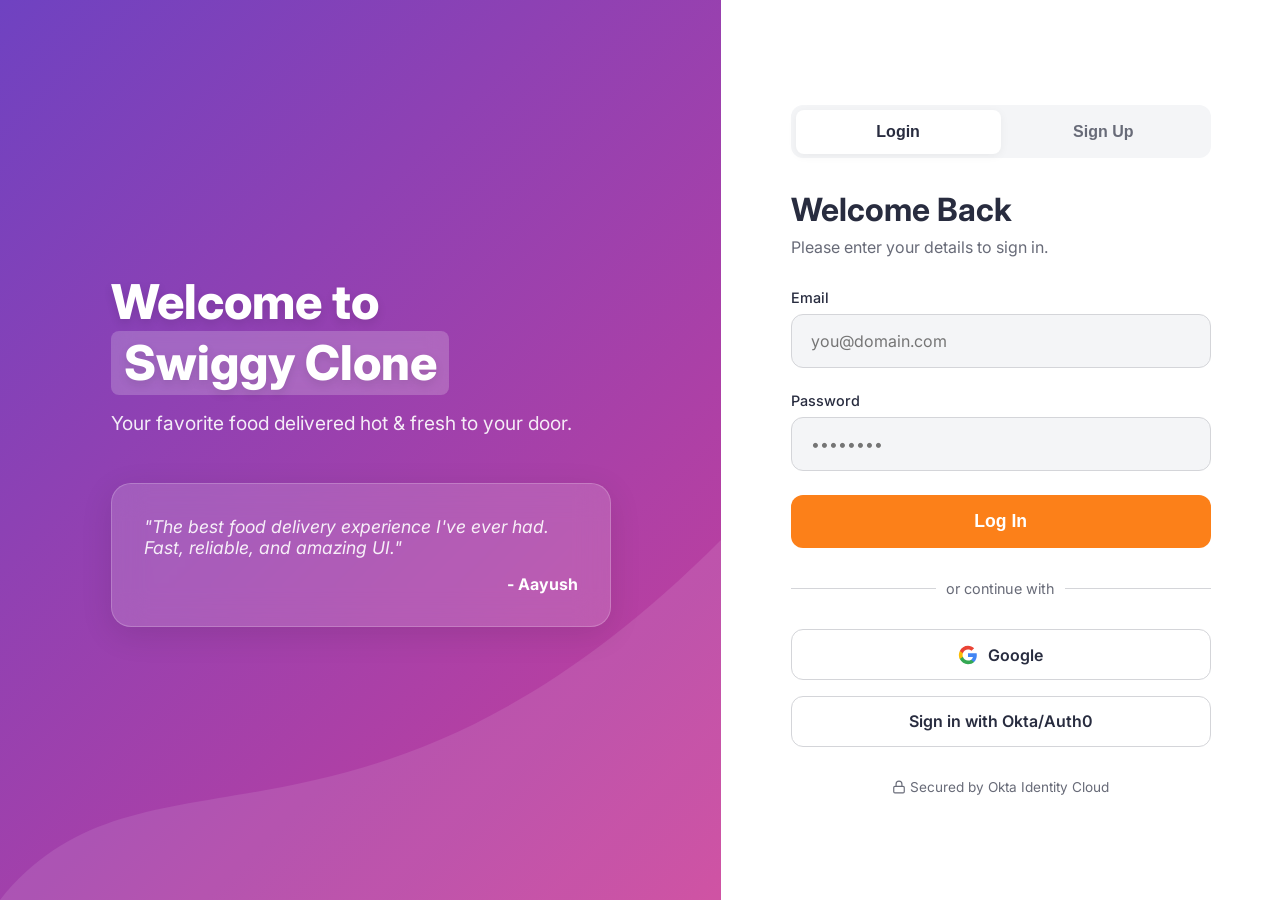
==== foodapp-frontend/index.html @ 85e5caf5 "Aayush: Merging login/logout fixes into gh-pages" ====
<!DOCTYPE html>
<html lang="en">
<head>
  <meta charset="UTF-8">
  <meta name="viewport" content="width=device-width, initial-scale=1.0">
  <title>Order food online from India's best food delivery service. Order from restaurants near you</title>
  <link rel="preconnect" href="https://fonts.googleapis.com">
  <link rel="preconnect" href="https://fonts.gstatic.com" crossorigin>
  <link href="https://fonts.googleapis.com/css2?family=Proxima+Nova:wght@400;600;700;800&family=Inter:wght@400;500;600;700;800&display=swap" rel="stylesheet">
  <link rel="stylesheet" href="assets/css/style.css">
  <script src="https://cdn.auth0.com/js/auth0-spa-js/2.0/auth0-spa-js.production.js"></script>
  <script>
    if (!localStorage.getItem('foodapp_user')) {
      window.location.href = 'login.html';
    }
  </script>
</head>
<body>
  
  <!-- Swiggy Exact Header -->
  <header class="global-header">
    <div class="header-inner">
      <div class="header-left">
        <div class="logo-box">
          <img class="swiggy-logo" src="https://cdn.iconscout.com/icon/free/png-256/free-swiggy-1613371-1369418.png" alt="Swiggy">
        </div>
        <div class="location-box">
          <span class="loc-type">Other</span>
          <span class="loc-arrow">
            <svg viewBox="0 0 24 24" fill="none" class="arrow-svg"><path d="M16.59 8.59L12 13.17 7.41 8.59 6 10l6 6 6-6z" fill="#fc8019"></path></svg>
          </span>
        </div>
      </div>
      
      <div class="header-right">
        <ul class="nav-list">
          <li class="nav-item">
            <svg width="20" height="20" viewBox="0 0 24 24" fill="none" class="nav-icon"><path d="M21 8H3V6h18v2zm0 4H3v-2h18v2zm0 4H3v-2h18v2z" fill="#3d4152"></path></svg>
            Swiggy Corporate
          </li>
          <li class="nav-item search-item" id="open-search-btn">
            <svg viewBox="0 0 24 24" class="nav-icon"><path d="M15.5 14h-.79l-.28-.27C15.41 12.59 16 11.11 16 9.5 16 5.91 13.09 3 9.5 3S3 5.91 3 9.5 5.91 16 9.5 16c1.61 0 3.09-.59 4.23-1.57l.27.28v.79l5 4.99L20.49 19l-4.99-5zm-6 0C7.01 14 5 11.99 5 9.5S7.01 5 9.5 5 14 7.01 14 9.5 11.99 14 9.5 14z" fill="#3d4152"></path></svg>
            Search
          </li>
          <li class="nav-item offers-item" onclick="document.dispatchEvent(new CustomEvent('nav-home'))">
            <svg viewBox="0 0 24 24" class="nav-icon"><path d="M21.41 11.58l-9-9C12.05 2.22 11.55 2 11 2H4c-1.1 0-2 .9-2 2v7c0 .55.22 1.05.59 1.41l9 9c.36.36.86.58 1.41.58s1.05-.22 1.41-.59l7-7c.36-.36.59-.86.59-1.41s-.23-1.06-.59-1.41zM5.5 7C4.67 7 4 6.33 4 5.5S4.67 4 5.5 4 7 4.67 7 5.5 6.33 7 5.5 7zm11.77 8.27l-7.25-7.25c.19-.34.33-.71.39-1.12l7.57 7.57c.18.18.29.43.29.7 s-.12.52-.3.7c-.18.18-.43.29-.7.29s-.52-.11-.7-.29z" fill="#3d4152"></path></svg>
            Offers <sup class="superscript">NEW</sup>
          </li>
          <li class="nav-item" id="open-signin-modal">
            <svg viewBox="0 0 24 24" class="nav-icon"><path d="M12 12c2.21 0 4-1.79 4-4s-1.79-4-4-4-4 1.79-4 4 1.79 4 4 4zm0 2c-2.67 0-8 1.34-8 4v2h16v-2c0-2.66-5.33-4-8-4z" fill="#3d4152"></path></svg>
            Sign In
          </li>
          <li class="nav-item cart-item" id="open-cart-sidebar">
            <span class="cart-icon-wrapper">
              <span class="cart-count">0</span>
            </span>
            Cart
          </li>
        </ul>
      </div>
    </div>
  </header>

  <!-- Swiggy Main Content (Home Grid) -->
  <main class="page-container" id="home-view">
    
    <!-- "What's on your mind?" Carousel Section -->
    <section class="mind-section">
      <div class="section-header">
        <h2 class="title-h2">What's on your mind?</h2>
        <div class="nav-arrows">
          <button class="arrow-btn"><svg viewBox="0 0 24 24" width="24" height="24"><path d="M15.41 16.59L10.83 12l4.58-4.59L14 6l-6 6 6 6 1.41-1.41z"/></svg></button>
          <button class="arrow-btn"><svg viewBox="0 0 24 24" width="24" height="24"><path d="M8.59 16.59L13.17 12 8.59 7.41 10 6l6 6-6 6-1.41-1.41z"/></svg></button>
        </div>
      </div>
      
      <div class="mind-carousel" id="dynamic-carousel">
        <!-- JS Rendering goes here -->
      </div>
      
      <hr class="section-divider">
    </section>

    <!-- Title and Top Chains Section -->
    <div class="section-header">
      <h2 class="title-h2">Top restaurant chains in Phagwara</h2>
      <div class="nav-arrows">
        <button class="arrow-btn"><svg viewBox="0 0 24 24" width="24" height="24"><path d="M15.41 16.59L10.83 12l4.58-4.59L14 6l-6 6 6 6 1.41-1.41z"/></svg></button>
        <button class="arrow-btn"><svg viewBox="0 0 24 24" width="24" height="24"><path d="M8.59 16.59L13.17 12 8.59 7.41 10 6l6 6-6 6-1.41-1.41z"/></svg></button>
      </div>
    </div>
    
    <!-- Filter Bar - Added id for event delegation -->
    <div class="filters-container" id="filter-container">
      <div class="swiggy-pill" data-filter="all">All</div>
      <div class="swiggy-pill" data-filter="rating">Ratings 4.0+</div>
      <div class="swiggy-pill" data-filter="veg">Pure Veg</div>
      <div class="swiggy-pill" data-filter="fast">Fast Delivery</div>
    </div>

    <!-- Exact Flat Card Grid -->
    <div class="swiggy-grid top-chains-grid" id="dynamic-grid">
      <!-- JS Rendering goes here -->
    </div>
  </main>

  <!-- Restaurant Details View (Hidden by default) -->
  <main class="page-container hidden" id="restaurant-view">
    <button class="back-btn" id="back-to-home">← Back to Home</button>
    <div id="restaurant-info-header">
      <!-- Dynamic Info Injected Here -->
    </div>
    <hr class="section-divider">
    <div class="menu-list" id="menu-container">
      <!-- Dynamic Menu Injected Here -->
    </div>
  </main>

  <!-- Slide-in Modal Overlays -->
  <div class="modal-backdrop" id="modal-backdrop"></div>
  
  <!-- Search Overlay -->
  <aside class="search-overlay" id="search-overlay">
    <div class="search-header-box">
      <div class="search-input-group">
        <input type="text" id="live-search-input" placeholder="Search for restaurants and food">
        <svg viewBox="0 0 24 24" class="nav-icon"><path d="M15.5 14h-.79l-.28-.27C15.41 12.59 16 11.11 16 9.5 16 5.91 13.09 3 9.5 3S3 5.91 3 9.5 5.91 16 9.5 16c1.61 0 3.09-.59 4.23-1.57l.27.28v.79l5 4.99L20.49 19l-4.99-5zm-6 0C7.01 14 5 11.99 5 9.5S7.01 5 9.5 5 14 7.01 14 9.5 11.99 14 9.5 14z" fill="#3d4152"></path></svg>
      </div>
      <button class="close-btn" id="close-search-btn">
        <svg width="24" height="24" viewBox="0 0 24 24" fill="none" stroke="currentColor" stroke-width="2"><line x1="18" y1="6" x2="6" y2="18"></line><line x1="6" y1="6" x2="18" y2="18"></line></svg>
      </button>
    </div>
    <div class="search-results-grid" id="search-results-grid">
      <!-- Search Render -->
    </div>
  </aside>

  <!-- Cart Sidebar -->
  <aside class="auth-modal" id="cart-sidebar">
    <div class="modal-header">
      <button class="close-btn" id="close-cart-btn">
        <svg width="24" height="24" viewBox="0 0 24 24" fill="none" stroke="currentColor" stroke-width="2"><line x1="18" y1="6" x2="6" y2="18"></line><line x1="6" y1="6" x2="18" y2="18"></line></svg>
      </button>
      <div class="modal-titles">
        <h2>Your Cart</h2>
      </div>
    </div>
    <div class="cart-items-list" id="cart-items-container">
      <!-- Cart Render -->
    </div>
    <div class="cart-footer hidden" id="cart-footer">
      <div class="cart-total-row">
        <span>To Pay</span>
        <span id="cart-total-price">₹0</span>
      </div>
      <button class="submit-btn" id="checkout-btn">CHECKOUT</button>
    </div>
    <div class="empty-cart-state" id="empty-cart-state">
      <img src="https://res.cloudinary.com/swiggy/image/upload/fl_lossy,f_auto,q_auto/2xempty_cart_yfxml0" alt="Empty Cart">
      <p>Your cart is empty</p>
      <p style="font-size: 14px; color: var(--text-secondary);">You can go to home page to view more restaurants</p>
    </div>
  </aside>

  <!-- Auth Modal -->
  <aside class="auth-modal" id="auth-modal">
    <div class="modal-header">
      <button class="close-btn" id="close-modal-btn">
        <svg width="24" height="24" viewBox="0 0 24 24" fill="none" stroke="currentColor" stroke-width="2"><line x1="18" y1="6" x2="6" y2="18"></line><line x1="6" y1="6" x2="18" y2="18"></line></svg>
      </button>
      <div class="modal-titles">
        <h2>Login</h2>
        <p>or <a href="#" style="color:#fc8019; text-decoration: none;">create an account</a></p>
      </div>
      <div class="modal-illustration">
        <img src="https://media-assets.swiggy.com/swiggy/image/upload/fl_lossy,f_auto,q_auto/Image-login_btpq7r" alt="Food icon">
      </div>
    </div>

    <!-- Security Verified Badge -->
    <div class="security-badge">
      <svg width="16" height="16" viewBox="0 0 24 24" fill="none" stroke="#11823b" stroke-width="2"><path d="M12 22s8-4 8-10V5l-8-3-8 3v7c0 6 8 10 8 10z"/><polyline points="9 12 11 14 15 10"/></svg>
      JWT Status: Verified
    </div>

    <!-- The Phase 4 Registration Form inside Modal -->
    <form id="registration-form" class="registration-form">
      <div class="form-group slide-input">
        <input type="text" id="fullName" name="fullName" placeholder="Full Name" required>
      </div>

      <div class="form-group slide-input">
        <input type="email" id="email" name="email" placeholder="Email Address" required>
      </div>

      <div class="form-group slide-input">
        <input type="password" id="password" name="password" placeholder="Password" required>
      </div>

      <button type="submit" id="submit-btn" class="submit-btn">
        <span class="btn-text">SIGN UP</span>
        <span class="spinner hidden"></span>
      </button>

      <p class="terms">By creating an account, I accept the Terms & Conditions & Privacy Policy</p>
    </form>
  </aside>

  <!-- Toast Container -->
  <div id="toast-container" class="toast-container"></div>

  <script src="assets/js/data.js"></script>
  <script src="assets/js/script.js"></script>
</body>
</html>
---- foodapp-frontend/assets/css/style.css ----
/* Exact Swiggy Clone Styles */
:root {
  --swiggy-orange: #FC8019;
  --text-primary: rgba(2, 6, 12, 0.92); /* #02060CEB */
  --text-secondary: rgba(2, 6, 12, 0.6); /* #02060C99 */
  --bg-white: #ffffff;
  --bg-hover: #f0f0f5;
  --border-light: rgba(2, 6, 12, 0.15);
  --success-green: #11823B;
  --font-stack: 'Proxima Nova', 'Inter', system-ui, -apple-system, sans-serif;
}

* {
  box-sizing: border-box;
  margin: 0;
  padding: 0;
}

body {
  font-family: var(--font-stack);
  background-color: var(--bg-white);
  color: var(--text-primary);
  line-height: 1.2;
  -webkit-font-smoothing: antialiased;
  overflow-x: hidden;
}

/* --- GLOBAL HEADER --- */
.global-header {
  height: 80px;
  background-color: var(--bg-white);
  box-shadow: 0 15px 40px -20px rgba(40,44,63,.15);
  position: sticky;
  top: 0;
  z-index: 1000;
  width: 100%;
}

.header-inner {
  max-width: 1200px;
  margin: 0 auto;
  height: 100%;
  display: flex;
  justify-content: space-between;
  align-items: center;
  padding: 0 20px;
}

.header-left {
  display: flex;
  align-items: center;
  gap: 32px;
}

.logo-box {
  cursor: pointer;
  transition: transform 0.3s cubic-bezier(0.2, 1, 0.2, 1);
}

.logo-box:hover {
  transform: scale(1.1);
}

.swiggy-logo {
  height: 48px;
  width: auto;
  display: block;
}

.location-box {
  display: flex;
  align-items: center;
  cursor: pointer;
  font-size: 14px;
}

.loc-type {
  font-weight: 700;
  color: var(--text-primary);
  border-bottom: 2px solid var(--text-primary);
  padding-bottom: 2px;
}

.loc-type:hover {
  color: var(--swiggy-orange);
  border-color: var(--swiggy-orange);
}

.loc-arrow {
  margin-left: 8px;
  display: flex;
  align-items: center;
}

.arrow-svg {
  width: 18px;
  height: 18px;
}

.header-right {
  height: 100%;
}

.nav-list {
  display: flex;
  align-items: center;
  height: 100%;
  list-style: none;
  gap: clamp(16px, 3vw, 40px);
}

.nav-item {
  display: flex;
  align-items: center;
  font-size: 16px;
  font-weight: 600;
  color: #3d4152;
  cursor: pointer;
  height: 100%;
  position: relative;
  transition: color 0.15s;
}

.nav-icon {
  width: 20px;
  height: 20px;
  margin-right: 10px;
}

.nav-item:hover {
  color: var(--swiggy-orange);
}

.nav-item:hover .nav-icon path {
  fill: var(--swiggy-orange);
}

.offers-item {
  position: relative;
}

.superscript {
  color: #ffa700;
  font-size: 10px;
  font-weight: 700;
  position: absolute;
  top: 24px;
  right: -24px;
}

.cart-icon-wrapper {
  margin-right: 10px;
  position: relative;
}

.cart-count {
  font-size: 14px;
  font-weight: 600;
}

/* --- MAIN PAGE CONTAINER --- */
.page-container {
  max-width: 1200px;
  margin: 0 auto;
  padding: 32px 20px 60px 20px;
}

/* --- SECTION HEADERS & ARROWS --- */
.section-header {
  display: flex;
  justify-content: space-between;
  align-items: center;
  margin-bottom: 16px;
}

.title-h2 {
  font-size: 24px;
  font-weight: 800;
  color: var(--text-primary);
  letter-spacing: -0.4px;
}

.nav-arrows {
  display: flex;
  gap: 12px;
}

.arrow-btn {
  width: 32px;
  height: 32px;
  border-radius: 50%;
  border: none;
  background-color: #e2e2e7;
  display: flex;
  justify-content: center;
  align-items: center;
  cursor: pointer;
  color: #02060CEB;
  transition: opacity 0.2s;
}

.arrow-btn:hover {
  opacity: 0.8;
}

.arrow-btn svg {
  fill: currentColor;
}

/* --- WHAT'S ON YOUR MIND CAROUSEL --- */
.mind-section {
  margin-bottom: 32px;
}

.mind-carousel {
  display: flex;
  gap: 24px;
  overflow-x: auto;
  padding: 10px 0;
  -ms-overflow-style: none;
  scrollbar-width: none;
  scroll-behavior: smooth;
}

.mind-carousel::-webkit-scrollbar {
  display: none;
}

.mind-item {
  flex: 0 0 auto;
  width: 144px;
  cursor: pointer;
  text-align: center;
}

.mind-item img {
  width: 100%;
  height: auto;
  border-radius: 50%;
  transition: transform 0.2s ease;
}

.mind-item:hover img {
  transform: scale(1.05);
}

.section-divider {
  border: 0;
  height: 1px;
  background-color: var(--border-light);
  margin-top: 40px;
  margin-bottom: 40px;
}

/* --- FILTERS --- */
.filters-container {
  display: flex;
  gap: 12px;
  overflow-x: auto;
  padding: 8px 0 24px 0;
  -ms-overflow-style: none;
  scrollbar-width: none;
}

.filters-container::-webkit-scrollbar {
  display: none;
}

.swiggy-pill {
  white-space: nowrap;
  padding: 8px 16px;
  border: 1px solid var(--border-light);
  border-radius: 18px;
  font-size: 14px;
  font-weight: 600;
  color: var(--text-primary);
  background-color: var(--bg-white);
  cursor: pointer;
  display: flex;
  align-items: center;
  gap: 6px;
  transition: background-color 0.2s, box-shadow 0.2s;
  box-shadow: 0 2px 6px rgba(0,0,0,0.04);
}

.swiggy-pill:hover {
  background-color: var(--bg-hover);
}

/* --- SWIGGY GRID & CARDS --- */
.swiggy-grid {
  display: grid;
  grid-template-columns: repeat(4, 1fr);
  gap: 32px;
  row-gap: 48px;
}

.swiggy-card {
  text-decoration: none;
  color: inherit;
  display: block;
  transition: transform 0.1s;
}

.swiggy-card:hover {
  transform: scale(0.95);
}

.card-img-wrapper {
  position: relative;
  width: 100%;
  aspect-ratio: 273 / 182;
  border-radius: 16px;
  overflow: hidden;
  margin-bottom: 12px;
}

.card-img-wrapper img {
  width: 100%;
  height: 100%;
  object-fit: cover;
  display: block;
}

.free-delivery-badge {
  position: absolute;
  top: 0;
  left: 0;
  background-color: rgba(36, 150, 63, 0.9);
  color: white;
  padding: 4px 8px;
  font-size: 13px;
  font-weight: 700;
  border-bottom-right-radius: 8px;
  z-index: 2;
  text-transform: uppercase;
  letter-spacing: 0.2px;
}

.card-gradient-overlay {
  position: absolute;
  bottom: 0;
  left: 0;
  width: 100%;
  height: 60%;
  background: linear-gradient(to top, rgba(0, 0, 0, 0.9) 0%, rgba(0, 0, 0, 0) 100%);
  z-index: 1;
}

.offer-text {
  position: absolute;
  bottom: 8px;
  left: 12px;
  color: white;
  font-size: 20px; /* Matched image boldness */
  font-weight: 800;
  line-height: 1.1;
  letter-spacing: -0.5px;
  z-index: 2;
}

.card-info {
  padding: 0 8px;
}

.res-name {
  font-size: 18px;
  font-weight: 700;
  color: var(--text-primary);
  margin-bottom: 4px;
  white-space: nowrap;
  overflow: hidden;
  text-overflow: ellipsis;
}

.res-rating-line {
  display: flex;
  align-items: center;
  font-size: 16px;
  font-weight: 600;
  color: var(--text-primary);
  margin-bottom: 4px;
}

.res-rating-line svg {
  margin-right: 4px;
}

.dot-separator {
  margin: 0 6px;
  color: var(--text-secondary);
}

.eta-text {
  font-size: 16px;
}

.res-cuisines {
  font-size: 16px;
  color: var(--text-secondary);
  font-weight: 400;
  white-space: nowrap;
  overflow: hidden;
  text-overflow: ellipsis;
  margin-bottom: 2px;
}

.res-location {
  font-size: 16px;
  color: var(--text-secondary);
  font-weight: 400;
}

/* --- SWIGGY SLIDE-IN MODAL (LOGIN / SIGN UP) --- */
.modal-backdrop {
  position: fixed;
  top: 0;
  left: 0;
  width: 100vw;
  height: 100vh;
  background-color: rgba(40, 44, 63, 0.7);
  opacity: 0;
  visibility: hidden;
  transition: opacity 0.3s ease, visibility 0.3s ease;
  z-index: 2000;
}

.modal-backdrop.active {
  opacity: 1;
  visibility: visible;
}

.auth-modal {
  position: fixed;
  top: 0;
  right: 0;
  width: 100%;
  max-width: 440px;
  height: 100vh;
  background-color: var(--bg-white);
  z-index: 2001;
  transform: translateX(100%);
  transition: transform 0.4s cubic-bezier(0.2, 0, 0.2, 1);
  padding: 24px 40px;
  overflow-y: auto;
}

.auth-modal.active {
  transform: translateX(0);
}

.modal-header {
  position: relative;
  display: flex;
  justify-content: space-between;
  align-items: flex-start;
  margin-bottom: 20px;
  margin-top: 10px;
}

.close-btn {
  background: none;
  border: none;
  cursor: pointer;
  padding: 8px 0;
  margin-bottom: 16px;
  display: block;
  outline: none;
}

.modal-titles h2 {
  font-size: 30px;
  font-weight: 600;
  margin-bottom: 8px;
  color: var(--text-primary);
}

.modal-titles p {
  color: var(--text-primary);
  font-size: 14px;
}

.modal-titles p a {
  font-weight: 600;
}

.modal-illustration img {
  width: 100px;
  height: 100px;
  object-fit: cover;
}

/* Security Badge */
.security-badge {
  display: inline-flex;
  align-items: center;
  gap: 8px;
  background-color: rgba(17, 130, 59, 0.1);
  color: var(--success-green);
  padding: 8px 12px;
  border-radius: 6px;
  font-size: 14px;
  font-weight: 700;
  margin-bottom: 20px;
  width: 100%;
  border: 1px solid rgba(17, 130, 59, 0.2);
}

.registration-form {
  display: flex;
  flex-direction: column;
}

.form-group.slide-input input {
  width: 100%;
  padding: 24px 20px;
  font-size: 17px;
  font-weight: 500;
  border: 1px solid #d4d5d9;
  border-radius: 0;
  outline: none;
  color: var(--text-primary);
  background: transparent;
}

/* Connect borders for Swiggy Stacked Inputs */
.form-group:first-child input {
  border-top: 1px solid #d4d5d9;
}
.form-group:nth-child(n+2) input {
  border-top: none;
}

.form-group.slide-input input::placeholder {
  color: #93959f;
  font-weight: 500;
}

.form-group.slide-input input:focus {
  border: 1px solid #fc8019;
  z-index: 1;
  position: relative;
}

/* Remove bottom margin for contiguous inputs */
.form-group {
  margin-bottom: 0;
}

.submit-btn {
  width: 100%;
  background-color: var(--swiggy-orange);
  color: white;
  border: none;
  padding: 16px;
  font-size: 14px;
  font-weight: 700;
  letter-spacing: 0px;
  border-radius: 0; /* Swiggy buttons are sharp */
  cursor: pointer;
  display: flex;
  justify-content: center;
  align-items: center;
  transition: transform 0.1s ease;
  font-family: inherit;
  margin-top: 24px;
  box-shadow: 0 2px 8px rgba(252, 128, 25, 0.4);
}

.submit-btn:active {
  transform: scale(0.98);
}

.submit-btn:disabled {
  background-color: #fca25e;
  cursor: not-allowed;
  transform: none;
}

.spinner {
  border: 3px solid rgba(255, 255, 255, 0.3);
  border-radius: 50%;
  border-top: 3px solid white;
  width: 20px;
  height: 20px;
  animation: spin 1s linear infinite;
  margin-left: 10px;
}

@keyframes spin {
  0% { transform: rotate(0deg); }
  100% { transform: rotate(360deg); }
}

.hidden {
  display: none !important;
}

.terms {
  font-size: 12px;
  color: var(--text-secondary);
  margin-top: 16px;
  line-height: 1.4;
}

/* --- TOAST --- */
.toast-container {
  position: fixed;
  bottom: 24px;
  left: 50%;
  transform: translateX(-50%);
  z-index: 3000;
  display: flex;
  flex-direction: column;
  gap: 12px;
  pointer-events: none;
}

.toast {
  background-color: #282c3f; /* Dark toast for contrast */
  color: white;
  padding: 16px 24px;
  border-radius: 4px;
  font-weight: 600;
  font-size: 14px;
  pointer-events: auto;
  animation: slideUp 0.3s cubic-bezier(0.2, 0, 0.2, 1) forwards;
  box-shadow: 0 4px 12px rgba(0,0,0,0.15);
}

.toast.error {
  border-left: 4px solid #ef4f5f; /* Red for error */
}

.toast.success {
  border-left: 4px solid #11823B; /* Green for success */
}

.toast.fadeOut {
  animation: fadeOutDown 0.3s ease forwards;
}

@keyframes slideUp {
  0% { transform: translateY(100%); opacity: 0; }
  100% { transform: translateY(0); opacity: 1; }
}

@keyframes fadeOutDown {
  0% { transform: translateY(0); opacity: 1; }
  100% { transform: translateY(100%); opacity: 0; }
}

/* --- SPA: RESTAURANT MENU VIEW --- */
.back-btn {
  background: none;
  border: none;
  font-size: 16px;
  font-weight: 700;
  color: var(--swiggy-orange);
  cursor: pointer;
  margin-bottom: 24px;
  display: flex;
  align-items: center;
  gap: 8px;
}

#restaurant-info-header {
  margin-bottom: 24px;
}

#restaurant-info-header h1 {
  font-size: 32px;
  font-weight: 800;
  margin-bottom: 8px;
}

.menu-list {
  display: flex;
  flex-direction: column;
  gap: 24px;
  margin-bottom: 60px;
}

.menu-item {
  display: flex;
  justify-content: space-between;
  align-items: center;
  padding-bottom: 24px;
  border-bottom: 1px solid var(--border-light);
}

.menu-info h3 {
  font-size: 18px;
  font-weight: 700;
  margin-bottom: 4px;
}

.menu-price {
  font-size: 16px;
  font-weight: 600;
  color: var(--text-primary);
  margin-bottom: 8px;
}

.menu-desc {
  font-size: 14px;
  color: var(--text-secondary);
  max-width: 400px;
}

.veg-icon {
  width: 16px;
  height: 16px;
  border-radius: 4px;
  display: inline-block;
  margin-bottom: 6px;
  border: 1px solid;
  position: relative;
}

.veg-icon.veg { border-color: #0f8a65; }
.veg-icon.non-veg { border-color: #e43b4f; }

.veg-icon::after {
  content: '';
  position: absolute;
  top: 3px;
  left: 3px;
  width: 8px;
  height: 8px;
  border-radius: 50%;
}
.veg-icon.veg::after { background-color: #0f8a65; }
.veg-icon.non-veg::after { background-color: #e43b4f; }

.add-btn {
  background-color: var(--bg-white);
  color: var(--success-green);
  border: 1px solid var(--border-light);
  padding: 8px 32px;
  font-weight: 700;
  font-size: 14px;
  border-radius: 4px;
  cursor: pointer;
  box-shadow: 0 2px 8px rgba(0,0,0,0.08);
  transition: all 0.2s;
}

.add-btn:hover {
  box-shadow: 0 4px 12px rgba(0,0,0,0.12);
}

/* --- SPA: CART SIDEBAR --- */
.cart-items-list {
  display: flex;
  flex-direction: column;
  gap: 16px;
  margin-bottom: 24px;
}

.cart-item {
  display: flex;
  justify-content: space-between;
  align-items: center;
  font-size: 14px;
}

.cart-item-name {
  font-weight: 600;
  flex: 1;
}

.cart-controls {
  display: flex;
  align-items: center;
  border: 1px solid var(--border-light);
  border-radius: 4px;
  margin: 0 16px;
}

.qty-btn {
  background: none;
  border: none;
  width: 28px;
  height: 28px;
  color: var(--success-green);
  font-weight: 700;
  cursor: pointer;
}

.qty-val {
  font-weight: 600;
  width: 20px;
  text-align: center;
}

.cart-item-price {
  font-weight: 500;
  width: 50px;
  text-align: right;
}

.cart-footer {
  border-top: 2px solid var(--border-light);
  padding-top: 16px;
  margin-top: auto;
}

.cart-total-row {
  display: flex;
  justify-content: space-between;
  font-weight: 700;
  font-size: 16px;
}

.empty-cart-state {
  display: flex;
  flex-direction: column;
  align-items: center;
  justify-content: center;
  height: 100%;
  text-align: center;
  gap: 16px;
}

.empty-cart-state img {
  width: 200px;
}

.empty-cart-state p {
  font-size: 18px;
  font-weight: 600;
}

/* --- SPA: LIVE SEARCH --- */
.search-overlay {
  position: fixed;
  top: 0;
  left: 0;
  width: 100vw;
  height: 100vh;
  background-color: var(--bg-white);
  z-index: 2002;
  transform: translateY(-100%);
  transition: transform 0.4s cubic-bezier(0.2, 0, 0.2, 1);
  padding: 40px 20px;
  overflow-y: auto;
}

.search-overlay.active {
  transform: translateY(0);
}

.search-header-box {
  max-width: 800px;
  margin: 0 auto 40px auto;
  display: flex;
  align-items: center;
  gap: 20px;
}

.search-input-group {
  flex: 1;
  position: relative;
}

.search-input-group input {
  width: 100%;
  padding: 16px 24px;
  padding-right: 48px;
  font-size: 18px;
  font-family: inherit;
  border: 1px solid var(--border-light);
  border-radius: 4px;
  outline: none;
}

.search-input-group input:focus {
  border-color: var(--swiggy-orange);
}

.search-input-group svg {
  position: absolute;
  right: 16px;
  top: 50%;
  transform: translateY(-50%);
  pointer-events: none;
}

.search-results-grid {
  max-width: 800px;
  margin: 0 auto;
  display: grid;
  grid-template-columns: repeat(2, 1fr);
  gap: 24px;
}

/* --- RESPONSIVE MEDIA QUERIES --- */
@media (max-width: 1024px) {
  .swiggy-grid {
    grid-template-columns: repeat(3, 1fr);
  }
}


@media (max-width: 768px) {
  .nav-item {
    font-size: 14px;
  }
  .nav-icon {
    display: none; /* Hide icons on tablet/mobile if needed to save space */
  }
  .swiggy-grid {
    grid-template-columns: repeat(2, 1fr);
  }
  .auth-modal {
    padding: 24px 20px;
  }
}

@media (max-width: 480px) {
  .swiggy-grid {
    grid-template-columns: 1fr;
  }
  .header-inner {
    padding: 0 16px;
  }
  .location-box {
    display: none;
  }
}
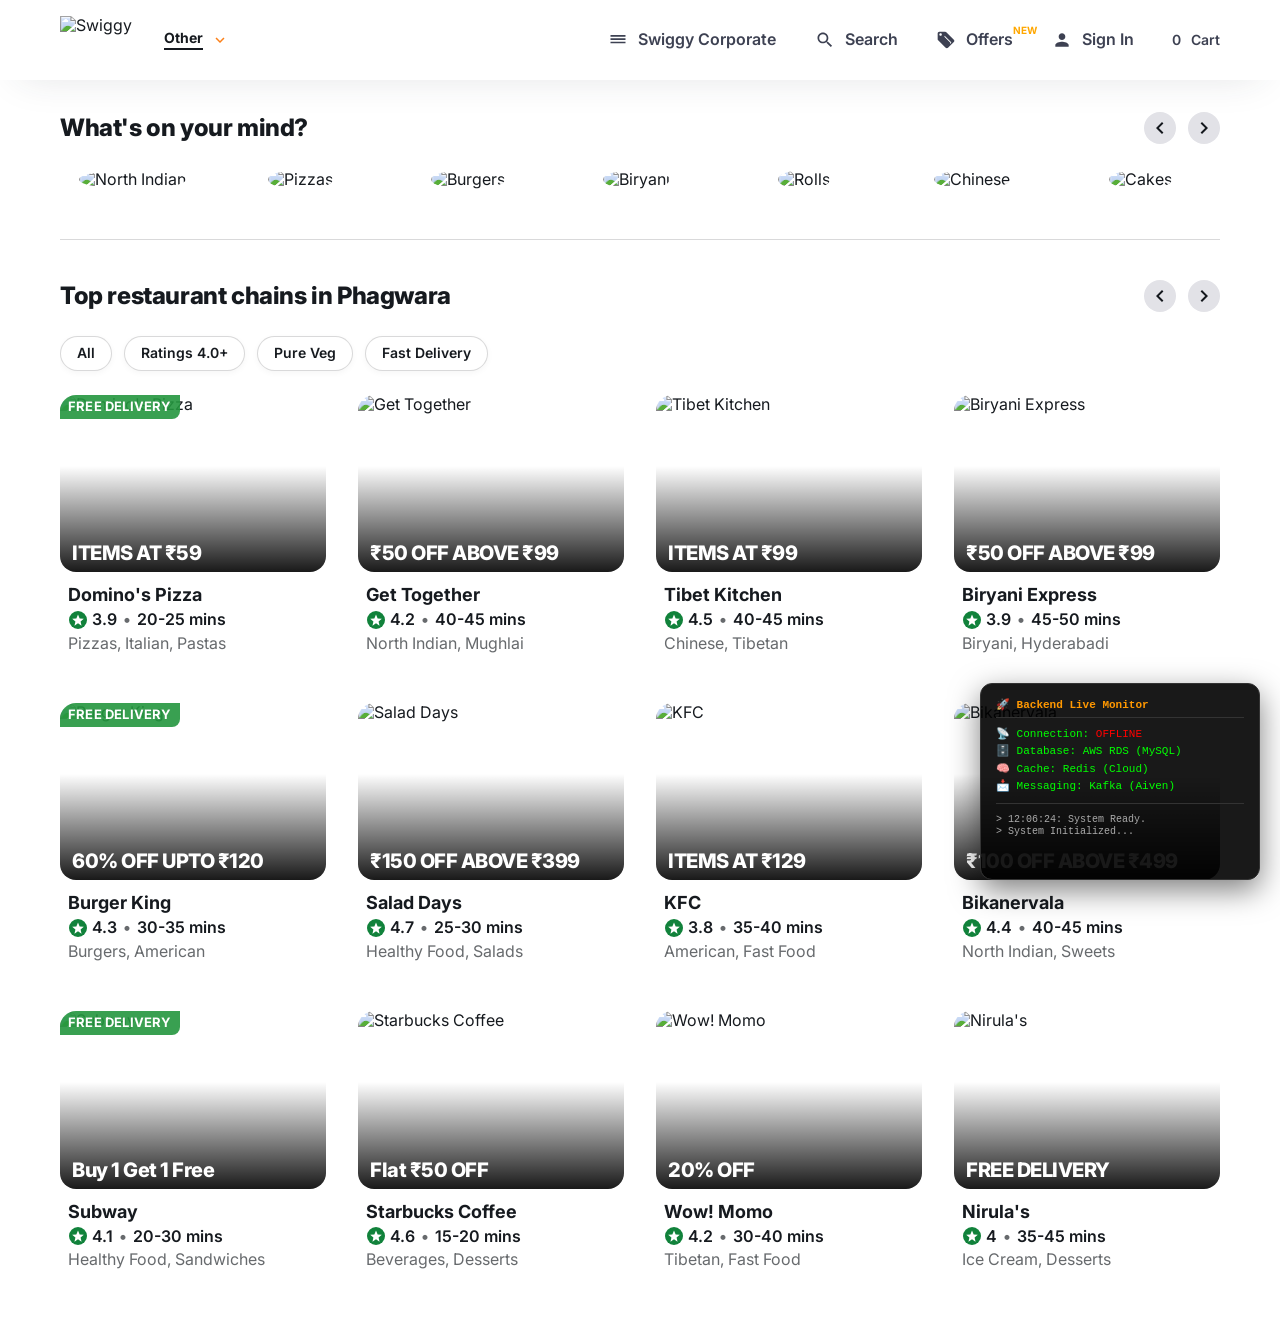
==== commit a63dc125: "Aayush: Final Full-Stack Integration with Backend Monitor" ====
--- a/foodapp-frontend/index.html
+++ b/foodapp-frontend/index.html
@@ -1,215 +1,277 @@
-<!DOCTYPE html>
+<!doctype html>
 <html lang="en">
-<head>
-  <meta charset="UTF-8">
-  <meta name="viewport" content="width=device-width, initial-scale=1.0">
-  <title>Order food online from India's best food delivery service. Order from restaurants near you</title>
-  <link rel="preconnect" href="https://fonts.googleapis.com">
-  <link rel="preconnect" href="https://fonts.gstatic.com" crossorigin>
-  <link href="https://fonts.googleapis.com/css2?family=Proxima+Nova:wght@400;600;700;800&family=Inter:wght@400;500;600;700;800&display=swap" rel="stylesheet">
-  <link rel="stylesheet" href="assets/css/style.css">
-  <script src="https://cdn.auth0.com/js/auth0-spa-js/2.0/auth0-spa-js.production.js"></script>
-  <script>
-    if (!localStorage.getItem('foodapp_user')) {
-      window.location.href = 'login.html';
-    }
-  </script>
-</head>
-<body>
-  
-  <!-- Swiggy Exact Header -->
-  <header class="global-header">
-    <div class="header-inner">
-      <div class="header-left">
-        <div class="logo-box">
-          <img class="swiggy-logo" src="https://cdn.iconscout.com/icon/free/png-256/free-swiggy-1613371-1369418.png" alt="Swiggy">
-        </div>
-        <div class="location-box">
-          <span class="loc-type">Other</span>
-          <span class="loc-arrow">
-            <svg viewBox="0 0 24 24" fill="none" class="arrow-svg"><path d="M16.59 8.59L12 13.17 7.41 8.59 6 10l6 6 6-6z" fill="#fc8019"></path></svg>
-          </span>
-        </div>
-      </div>
-      
-      <div class="header-right">
-        <ul class="nav-list">
-          <li class="nav-item">
-            <svg width="20" height="20" viewBox="0 0 24 24" fill="none" class="nav-icon"><path d="M21 8H3V6h18v2zm0 4H3v-2h18v2zm0 4H3v-2h18v2z" fill="#3d4152"></path></svg>
-            Swiggy Corporate
-          </li>
-          <li class="nav-item search-item" id="open-search-btn">
-            <svg viewBox="0 0 24 24" class="nav-icon"><path d="M15.5 14h-.79l-.28-.27C15.41 12.59 16 11.11 16 9.5 16 5.91 13.09 3 9.5 3S3 5.91 3 9.5 5.91 16 9.5 16c1.61 0 3.09-.59 4.23-1.57l.27.28v.79l5 4.99L20.49 19l-4.99-5zm-6 0C7.01 14 5 11.99 5 9.5S7.01 5 9.5 5 14 7.01 14 9.5 11.99 14 9.5 14z" fill="#3d4152"></path></svg>
-            Search
-          </li>
-          <li class="nav-item offers-item" onclick="document.dispatchEvent(new CustomEvent('nav-home'))">
-            <svg viewBox="0 0 24 24" class="nav-icon"><path d="M21.41 11.58l-9-9C12.05 2.22 11.55 2 11 2H4c-1.1 0-2 .9-2 2v7c0 .55.22 1.05.59 1.41l9 9c.36.36.86.58 1.41.58s1.05-.22 1.41-.59l7-7c.36-.36.59-.86.59-1.41s-.23-1.06-.59-1.41zM5.5 7C4.67 7 4 6.33 4 5.5S4.67 4 5.5 4 7 4.67 7 5.5 6.33 7 5.5 7zm11.77 8.27l-7.25-7.25c.19-.34.33-.71.39-1.12l7.57 7.57c.18.18.29.43.29.7 s-.12.52-.3.7c-.18.18-.43.29-.7.29s-.52-.11-.7-.29z" fill="#3d4152"></path></svg>
-            Offers <sup class="superscript">NEW</sup>
-          </li>
-          <li class="nav-item" id="open-signin-modal">
-            <svg viewBox="0 0 24 24" class="nav-icon"><path d="M12 12c2.21 0 4-1.79 4-4s-1.79-4-4-4-4 1.79-4 4 1.79 4 4 4zm0 2c-2.67 0-8 1.34-8 4v2h16v-2c0-2.66-5.33-4-8-4z" fill="#3d4152"></path></svg>
-            Sign In
-          </li>
-          <li class="nav-item cart-item" id="open-cart-sidebar">
-            <span class="cart-icon-wrapper">
-              <span class="cart-count">0</span>
+  <head>
+    <meta charset="UTF-8" />
+    <meta name="viewport" content="width=device-width, initial-scale=1.0" />
+    <title>
+      Order food online from India's best food delivery service. Order from
+      restaurants near you
+    </title>
+    <link rel="preconnect" href="https://fonts.googleapis.com" />
+    <link rel="preconnect" href="https://fonts.gstatic.com" crossorigin />
+    <link
+      href="https://fonts.googleapis.com/css2?family=Proxima+Nova:wght@400;600;700;800&family=Inter:wght@400;500;600;700;800&display=swap"
+      rel="stylesheet"
+    />
+    <link rel="stylesheet" href="assets/css/style.css" />
+    <script src="https://cdn.auth0.com/js/auth0-spa-js/2.0/auth0-spa-js.production.js"></script>
+  </head>
+  <body>
+    <header class="global-header">
+      <div class="header-inner">
+        <div class="header-left">
+          <div class="logo-box">
+            <img
+              class="swiggy-logo"
+              src="https://cdn.iconscout.com/icon/free/png-256/free-swiggy-1613371-1369418.png"
+              alt="Swiggy"
+            />
+          </div>
+          <div class="location-box">
+            <span class="loc-type">Other</span>
+            <span class="loc-arrow">
+              <svg viewBox="0 0 24 24" fill="none" class="arrow-svg">
+                <path
+                  d="M16.59 8.59L12 13.17 7.41 8.59 6 10l6 6 6-6z"
+                  fill="#fc8019"
+                ></path>
+              </svg>
             </span>
-            Cart
-          </li>
-        </ul>
+          </div>
+        </div>
+
+        <div class="header-right">
+          <ul class="nav-list">
+            <li class="nav-item">
+              <svg
+                width="20"
+                height="20"
+                viewBox="0 0 24 24"
+                fill="none"
+                class="nav-icon"
+              >
+                <path
+                  d="M21 8H3V6h18v2zm0 4H3v-2h18v2zm0 4H3v-2h18v2z"
+                  fill="#3d4152"
+                ></path>
+              </svg>
+              Swiggy Corporate
+            </li>
+            <li class="nav-item search-item" id="open-search-btn">
+              <svg viewBox="0 0 24 24" class="nav-icon">
+                <path
+                  d="M15.5 14h-.79l-.28-.27C15.41 12.59 16 11.11 16 9.5 16 5.91 13.09 3 9.5 3S3 5.91 3 9.5 5.91 16 9.5 16c1.61 0 3.09-.59 4.23-1.57l.27.28v.79l5 4.99L20.49 19l-4.99-5zm-6 0C7.01 14 5 11.99 5 9.5S7.01 5 9.5 5 14 7.01 14 9.5 11.99 14 9.5 14z"
+                  fill="#3d4152"
+                ></path>
+              </svg>
+              Search
+            </li>
+            <li
+              class="nav-item offers-item"
+              onclick="document.dispatchEvent(new CustomEvent('nav-home'))"
+            >
+              <svg viewBox="0 0 24 24" class="nav-icon">
+                <path
+                  d="M21.41 11.58l-9-9C12.05 2.22 11.55 2 11 2H4c-1.1 0-2 .9-2 2v7c0 .55.22 1.05.59 1.41l9 9c.36.36.86.58 1.41.58s1.05-.22 1.41-.59l7-7c.36-.36.59-.86.59-1.41s-.23-1.06-.59-1.41zM5.5 7C4.67 7 4 6.33 4 5.5S4.67 4 5.5 4 7 4.67 7 5.5 6.33 7 5.5 7zm11.77 8.27l-7.25-7.25c.19-.34.33-.71.39-1.12l7.57 7.57c.18.18.29.43.29.7 s-.12.52-.3.7c-.18.18-.43.29-.7.29s-.52-.11-.7-.29z"
+                  fill="#3d4152"
+                ></path>
+              </svg>
+              Offers <sup class="superscript">NEW</sup>
+            </li>
+            <li class="nav-item" id="open-signin-modal">
+              <svg viewBox="0 0 24 24" class="nav-icon">
+                <path
+                  d="M12 12c2.21 0 4-1.79 4-4s-1.79-4-4-4-4 1.79-4 4 1.79 4 4 4zm0 2c-2.67 0-8 1.34-8 4v2h16v-2c0-2.66-5.33-4-8-4z"
+                  fill="#3d4152"
+                ></path>
+              </svg>
+              <span id="user-display-name">Sign In</span>
+            </li>
+            <li class="nav-item cart-item" id="open-cart-sidebar">
+              <span class="cart-icon-wrapper">
+                <span class="cart-count">0</span>
+              </span>
+              Cart
+            </li>
+          </ul>
+        </div>
+      </div>
+    </header>
+
+    <main class="page-container" id="home-view">
+      <section class="mind-section">
+        <div class="section-header">
+          <h2 class="title-h2">What's on your mind?</h2>
+          <div class="nav-arrows">
+            <button class="arrow-btn">
+              <svg viewBox="0 0 24 24" width="24" height="24">
+                <path
+                  d="M15.41 16.59L10.83 12l4.58-4.59L14 6l-6 6 6 6 1.41-1.41z"
+                />
+              </svg>
+            </button>
+            <button class="arrow-btn">
+              <svg viewBox="0 0 24 24" width="24" height="24">
+                <path
+                  d="M8.59 16.59L13.17 12 8.59 7.41 10 6l6 6-6 6-1.41-1.41z"
+                />
+              </svg>
+            </button>
+          </div>
+        </div>
+
+        <div class="mind-carousel" id="dynamic-carousel"></div>
+
+        <hr class="section-divider" />
+      </section>
+
+      <div class="section-header">
+        <h2 class="title-h2">Top restaurant chains in Phagwara</h2>
+        <div class="nav-arrows">
+          <button class="arrow-btn">
+            <svg viewBox="0 0 24 24" width="24" height="24">
+              <path
+                d="M15.41 16.59L10.83 12l4.58-4.59L14 6l-6 6 6 6 1.41-1.41z"
+              />
+            </svg>
+          </button>
+          <button class="arrow-btn">
+            <svg viewBox="0 0 24 24" width="24" height="24">
+              <path
+                d="M8.59 16.59L13.17 12 8.59 7.41 10 6l6 6-6 6-1.41-1.41z"
+              />
+            </svg>
+          </button>
+        </div>
+      </div>
+
+      <div class="filters-container" id="filter-container">
+        <div class="swiggy-pill" data-filter="all">All</div>
+        <div class="swiggy-pill" data-filter="rating">Ratings 4.0+</div>
+        <div class="swiggy-pill" data-filter="veg">Pure Veg</div>
+        <div class="swiggy-pill" data-filter="fast">Fast Delivery</div>
+      </div>
+
+      <div class="swiggy-grid top-chains-grid" id="dynamic-grid"></div>
+    </main>
+
+    <main class="page-container hidden" id="restaurant-view">
+      <button class="back-btn" id="back-to-home">← Back to Home</button>
+      <div id="restaurant-info-header"></div>
+      <hr class="section-divider" />
+      <div class="menu-list" id="menu-container"></div>
+    </main>
+
+    <div class="modal-backdrop" id="modal-backdrop"></div>
+
+    <aside class="search-overlay" id="search-overlay">
+      <div class="search-header-box">
+        <div class="search-input-group">
+          <input
+            type="text"
+            id="live-search-input"
+            placeholder="Search for restaurants and food"
+          />
+        </div>
+        <button class="close-btn" id="close-search-btn">×</button>
+      </div>
+      <div class="search-results-grid" id="search-results-grid"></div>
+    </aside>
+
+    <aside class="auth-modal" id="cart-sidebar">
+      <div class="modal-header">
+        <button class="close-btn" id="close-cart-btn">×</button>
+        <div class="modal-titles"><h2>Your Cart</h2></div>
+      </div>
+      <div class="cart-items-list" id="cart-items-container"></div>
+      <div class="cart-footer hidden" id="cart-footer">
+        <div class="cart-total-row">
+          <span>To Pay</span><span id="cart-total-price">₹0</span>
+        </div>
+        <button class="submit-btn" id="checkout-btn">CHECKOUT</button>
+      </div>
+    </aside>
+
+    <aside class="auth-modal" id="auth-modal">
+      <div class="modal-header">
+        <button class="close-btn" id="close-modal-btn">×</button>
+        <div class="modal-titles">
+          <h2>Account Gateway</h2>
+          <p>Login or create an account</p>
+        </div>
+        <div class="modal-illustration">
+          <img
+            src="https://media-assets.swiggy.com/swiggy/image/upload/fl_lossy,f_auto,q_auto/Image-login_btpq7r"
+            alt="Food icon"
+          />
+        </div>
+      </div>
+
+      <div
+        class="security-badge"
+        style="background: #f4f9f4; color: #11823b; padding: 8px; font-size: 11px; margin-bottom: 15px; border-radius: 4px;"
+      >
+        ✅ JWT Status: Secured via HS256
+      </div>
+
+      <form id="registration-form" onsubmit="handleAuth(event)">
+        <div class="form-group slide-input" id="group-name">
+          <input type="text" id="fullName" placeholder="Full Name" />
+        </div>
+        <div class="form-group slide-input">
+          <input type="email" id="email" placeholder="Email Address" required />
+        </div>
+        <div class="form-group slide-input">
+          <input
+            type="password"
+            id="password"
+            placeholder="Password"
+            required
+          />
+        </div>
+        <button type="submit" id="submit-btn" class="submit-btn">
+          PROCEED
+        </button>
+      </form>
+    </aside>
+
+    <div
+      id="dev-monitor"
+      style="position: fixed; bottom: 20px; right: 20px; width: 280px; background: rgba(0,0,0,0.9); color: #00ff00; font-family: 'Courier New', monospace; padding: 15px; border-radius: 12px; border: 1px solid #333; font-size: 11px; z-index: 10000; box-shadow: 0 10px 30px rgba(0,0,0,0.5); pointer-events: auto;"
+    >
+      <h4
+        style="margin: 0 0 10px 0; color: #ff9800; border-bottom: 1px solid #333; padding-bottom: 5px;"
+      >
+        🚀 Backend Live Monitor
+      </h4>
+      <div id="status-logs">
+        <div style="margin-bottom: 4px;">
+          📡 Connection:
+          <span id="ngrok-status" style="color: #ff0000;">Checking...</span>
+        </div>
+        <div style="margin-bottom: 4px;">
+          🗄️ Database: <span style="color: #00ff00;">AWS RDS (MySQL)</span>
+        </div>
+        <div style="margin-bottom: 4px;">
+          🧠 Cache: <span style="color: #00ff00;">Redis (Cloud)</span>
+        </div>
+        <div style="margin-bottom: 4px;">
+          📩 Messaging: <span style="color: #00ff00;">Kafka (Aiven)</span>
+        </div>
+        <hr style="border: 0; border-top: 1px solid #333; margin: 10px 0;" />
+        <div
+          id="event-feed"
+          style="height: 50px; overflow: hidden; font-size: 10px; color: #aaa;"
+        >
+          > System Initialized...
+        </div>
       </div>
     </div>
-  </header>
-
-  <!-- Swiggy Main Content (Home Grid) -->
-  <main class="page-container" id="home-view">
-    
-    <!-- "What's on your mind?" Carousel Section -->
-    <section class="mind-section">
-      <div class="section-header">
-        <h2 class="title-h2">What's on your mind?</h2>
-        <div class="nav-arrows">
-          <button class="arrow-btn"><svg viewBox="0 0 24 24" width="24" height="24"><path d="M15.41 16.59L10.83 12l4.58-4.59L14 6l-6 6 6 6 1.41-1.41z"/></svg></button>
-          <button class="arrow-btn"><svg viewBox="0 0 24 24" width="24" height="24"><path d="M8.59 16.59L13.17 12 8.59 7.41 10 6l6 6-6 6-1.41-1.41z"/></svg></button>
-        </div>
-      </div>
-      
-      <div class="mind-carousel" id="dynamic-carousel">
-        <!-- JS Rendering goes here -->
-      </div>
-      
-      <hr class="section-divider">
-    </section>
-
-    <!-- Title and Top Chains Section -->
-    <div class="section-header">
-      <h2 class="title-h2">Top restaurant chains in Phagwara</h2>
-      <div class="nav-arrows">
-        <button class="arrow-btn"><svg viewBox="0 0 24 24" width="24" height="24"><path d="M15.41 16.59L10.83 12l4.58-4.59L14 6l-6 6 6 6 1.41-1.41z"/></svg></button>
-        <button class="arrow-btn"><svg viewBox="0 0 24 24" width="24" height="24"><path d="M8.59 16.59L13.17 12 8.59 7.41 10 6l6 6-6 6-1.41-1.41z"/></svg></button>
-      </div>
-    </div>
-    
-    <!-- Filter Bar - Added id for event delegation -->
-    <div class="filters-container" id="filter-container">
-      <div class="swiggy-pill" data-filter="all">All</div>
-      <div class="swiggy-pill" data-filter="rating">Ratings 4.0+</div>
-      <div class="swiggy-pill" data-filter="veg">Pure Veg</div>
-      <div class="swiggy-pill" data-filter="fast">Fast Delivery</div>
-    </div>
-
-    <!-- Exact Flat Card Grid -->
-    <div class="swiggy-grid top-chains-grid" id="dynamic-grid">
-      <!-- JS Rendering goes here -->
-    </div>
-  </main>
-
-  <!-- Restaurant Details View (Hidden by default) -->
-  <main class="page-container hidden" id="restaurant-view">
-    <button class="back-btn" id="back-to-home">← Back to Home</button>
-    <div id="restaurant-info-header">
-      <!-- Dynamic Info Injected Here -->
-    </div>
-    <hr class="section-divider">
-    <div class="menu-list" id="menu-container">
-      <!-- Dynamic Menu Injected Here -->
-    </div>
-  </main>
-
-  <!-- Slide-in Modal Overlays -->
-  <div class="modal-backdrop" id="modal-backdrop"></div>
-  
-  <!-- Search Overlay -->
-  <aside class="search-overlay" id="search-overlay">
-    <div class="search-header-box">
-      <div class="search-input-group">
-        <input type="text" id="live-search-input" placeholder="Search for restaurants and food">
-        <svg viewBox="0 0 24 24" class="nav-icon"><path d="M15.5 14h-.79l-.28-.27C15.41 12.59 16 11.11 16 9.5 16 5.91 13.09 3 9.5 3S3 5.91 3 9.5 5.91 16 9.5 16c1.61 0 3.09-.59 4.23-1.57l.27.28v.79l5 4.99L20.49 19l-4.99-5zm-6 0C7.01 14 5 11.99 5 9.5S7.01 5 9.5 5 14 7.01 14 9.5 11.99 14 9.5 14z" fill="#3d4152"></path></svg>
-      </div>
-      <button class="close-btn" id="close-search-btn">
-        <svg width="24" height="24" viewBox="0 0 24 24" fill="none" stroke="currentColor" stroke-width="2"><line x1="18" y1="6" x2="6" y2="18"></line><line x1="6" y1="6" x2="18" y2="18"></line></svg>
-      </button>
-    </div>
-    <div class="search-results-grid" id="search-results-grid">
-      <!-- Search Render -->
-    </div>
-  </aside>
-
-  <!-- Cart Sidebar -->
-  <aside class="auth-modal" id="cart-sidebar">
-    <div class="modal-header">
-      <button class="close-btn" id="close-cart-btn">
-        <svg width="24" height="24" viewBox="0 0 24 24" fill="none" stroke="currentColor" stroke-width="2"><line x1="18" y1="6" x2="6" y2="18"></line><line x1="6" y1="6" x2="18" y2="18"></line></svg>
-      </button>
-      <div class="modal-titles">
-        <h2>Your Cart</h2>
-      </div>
-    </div>
-    <div class="cart-items-list" id="cart-items-container">
-      <!-- Cart Render -->
-    </div>
-    <div class="cart-footer hidden" id="cart-footer">
-      <div class="cart-total-row">
-        <span>To Pay</span>
-        <span id="cart-total-price">₹0</span>
-      </div>
-      <button class="submit-btn" id="checkout-btn">CHECKOUT</button>
-    </div>
-    <div class="empty-cart-state" id="empty-cart-state">
-      <img src="https://res.cloudinary.com/swiggy/image/upload/fl_lossy,f_auto,q_auto/2xempty_cart_yfxml0" alt="Empty Cart">
-      <p>Your cart is empty</p>
-      <p style="font-size: 14px; color: var(--text-secondary);">You can go to home page to view more restaurants</p>
-    </div>
-  </aside>
-
-  <!-- Auth Modal -->
-  <aside class="auth-modal" id="auth-modal">
-    <div class="modal-header">
-      <button class="close-btn" id="close-modal-btn">
-        <svg width="24" height="24" viewBox="0 0 24 24" fill="none" stroke="currentColor" stroke-width="2"><line x1="18" y1="6" x2="6" y2="18"></line><line x1="6" y1="6" x2="18" y2="18"></line></svg>
-      </button>
-      <div class="modal-titles">
-        <h2>Login</h2>
-        <p>or <a href="#" style="color:#fc8019; text-decoration: none;">create an account</a></p>
-      </div>
-      <div class="modal-illustration">
-        <img src="https://media-assets.swiggy.com/swiggy/image/upload/fl_lossy,f_auto,q_auto/Image-login_btpq7r" alt="Food icon">
-      </div>
-    </div>
-
-    <!-- Security Verified Badge -->
-    <div class="security-badge">
-      <svg width="16" height="16" viewBox="0 0 24 24" fill="none" stroke="#11823b" stroke-width="2"><path d="M12 22s8-4 8-10V5l-8-3-8 3v7c0 6 8 10 8 10z"/><polyline points="9 12 11 14 15 10"/></svg>
-      JWT Status: Verified
-    </div>
-
-    <!-- The Phase 4 Registration Form inside Modal -->
-    <form id="registration-form" class="registration-form">
-      <div class="form-group slide-input">
-        <input type="text" id="fullName" name="fullName" placeholder="Full Name" required>
-      </div>
-
-      <div class="form-group slide-input">
-        <input type="email" id="email" name="email" placeholder="Email Address" required>
-      </div>
-
-      <div class="form-group slide-input">
-        <input type="password" id="password" name="password" placeholder="Password" required>
-      </div>
-
-      <button type="submit" id="submit-btn" class="submit-btn">
-        <span class="btn-text">SIGN UP</span>
-        <span class="spinner hidden"></span>
-      </button>
-
-      <p class="terms">By creating an account, I accept the Terms & Conditions & Privacy Policy</p>
-    </form>
-  </aside>
-
-  <!-- Toast Container -->
-  <div id="toast-container" class="toast-container"></div>
-
-  <script src="assets/js/data.js"></script>
-  <script src="assets/js/script.js"></script>
-</body>
+
+    <div id="toast-container" class="toast-container"></div>
+
+    <script src="assets/js/data.js"></script>
+    <script src="assets/js/auth.js"></script>
+    <script src="assets/js/script.js"></script>
+  </body>
 </html>
